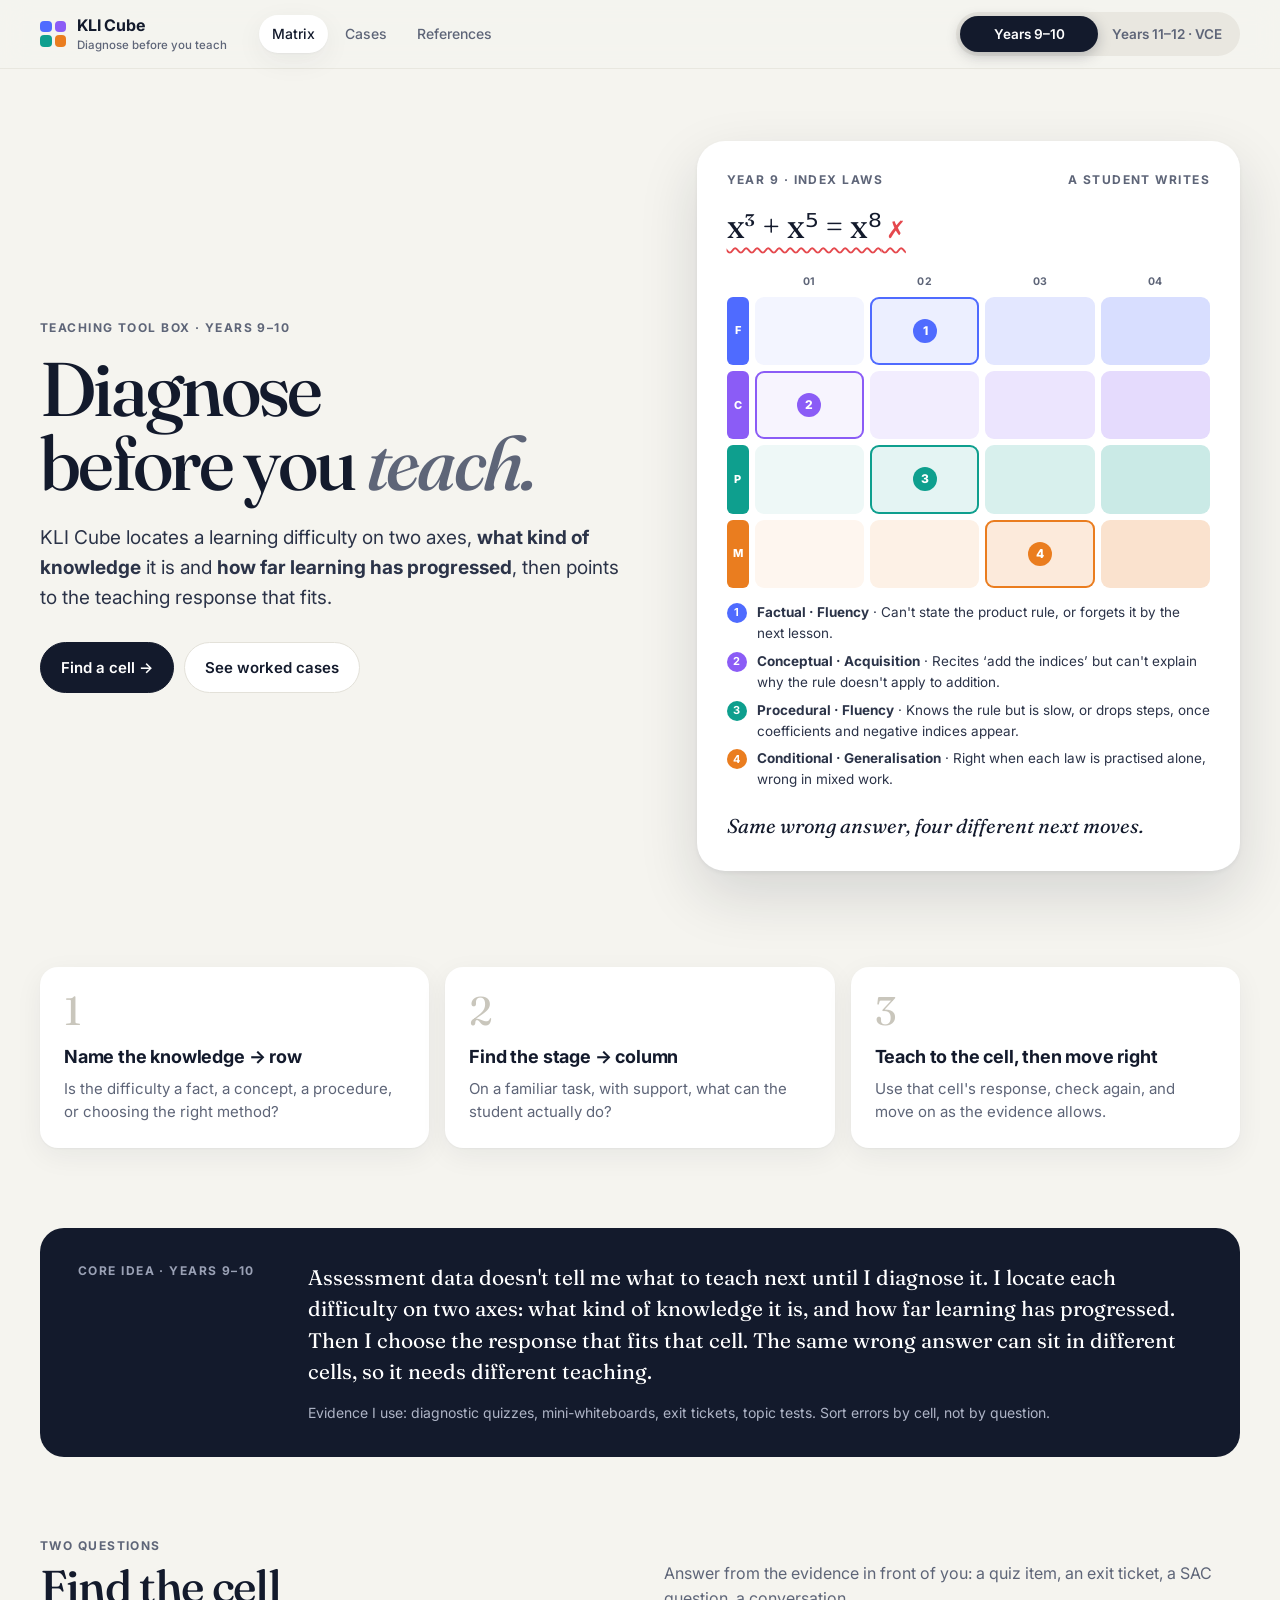
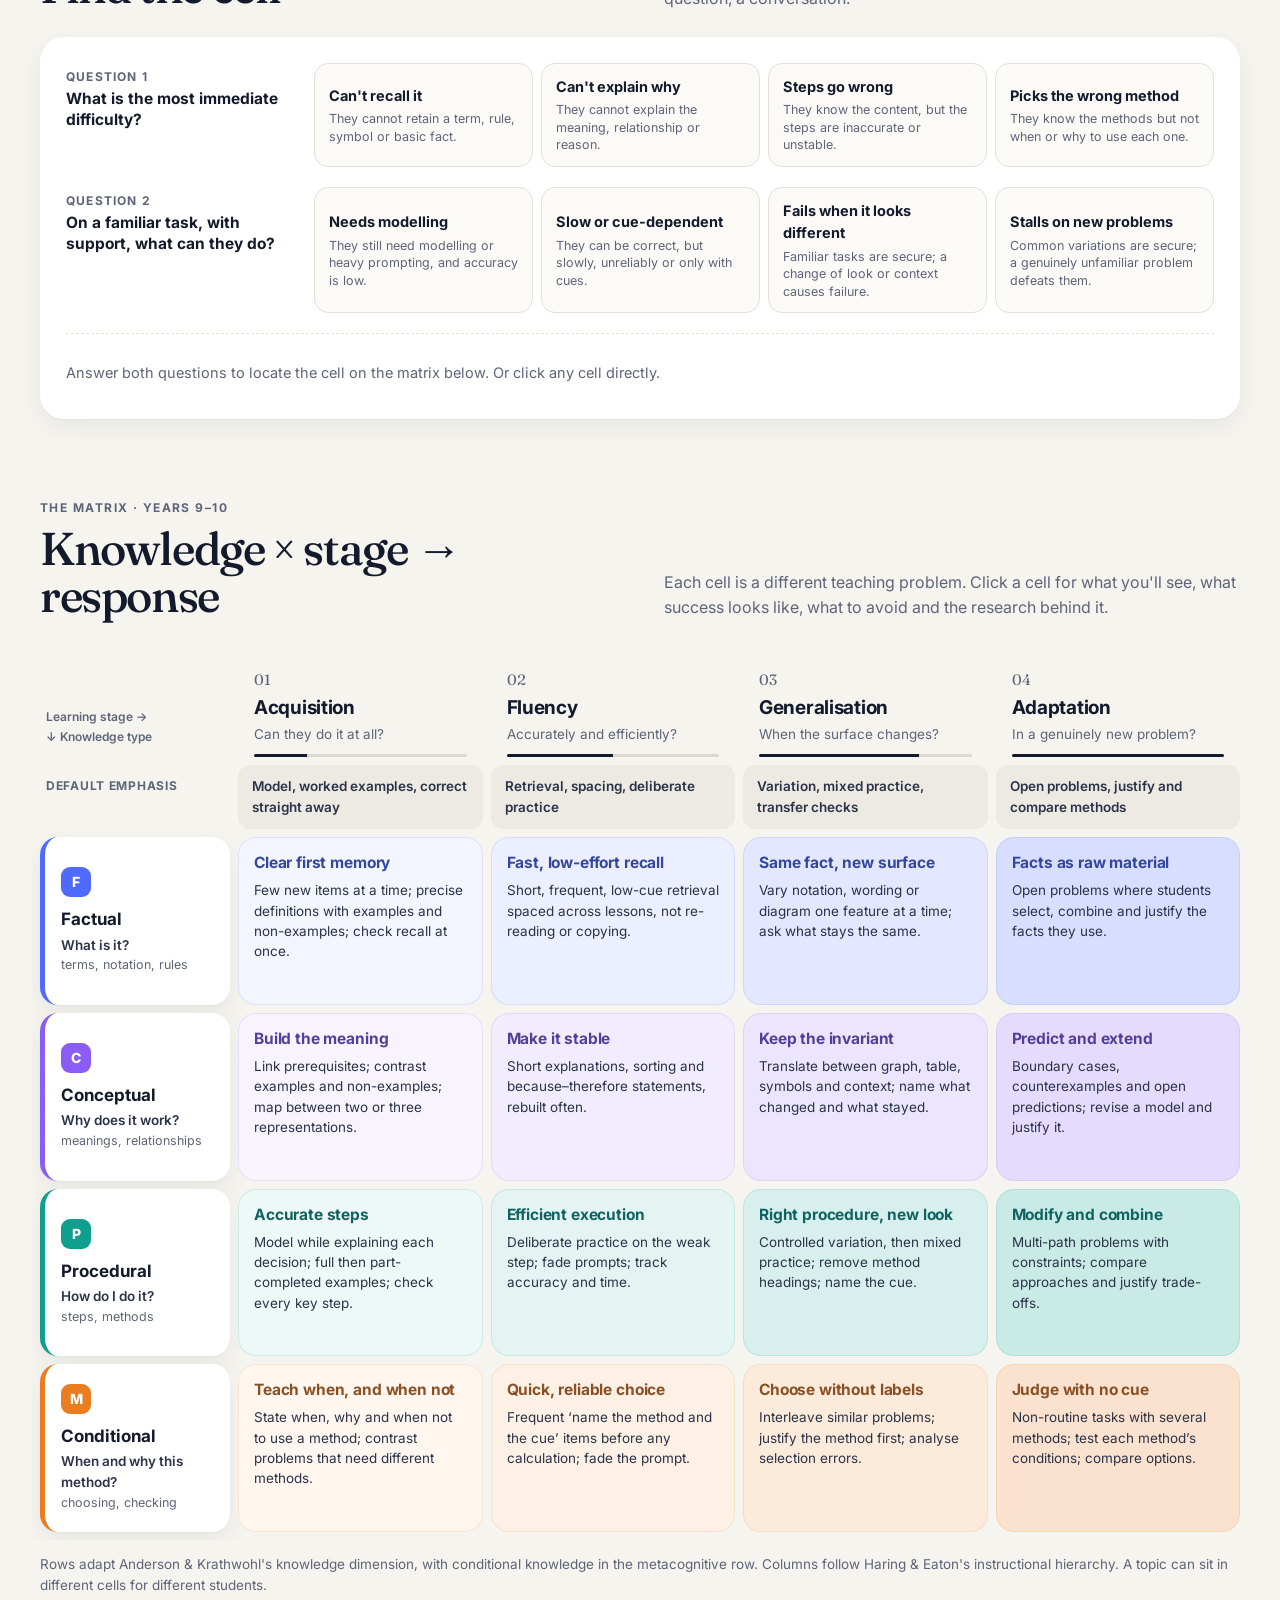
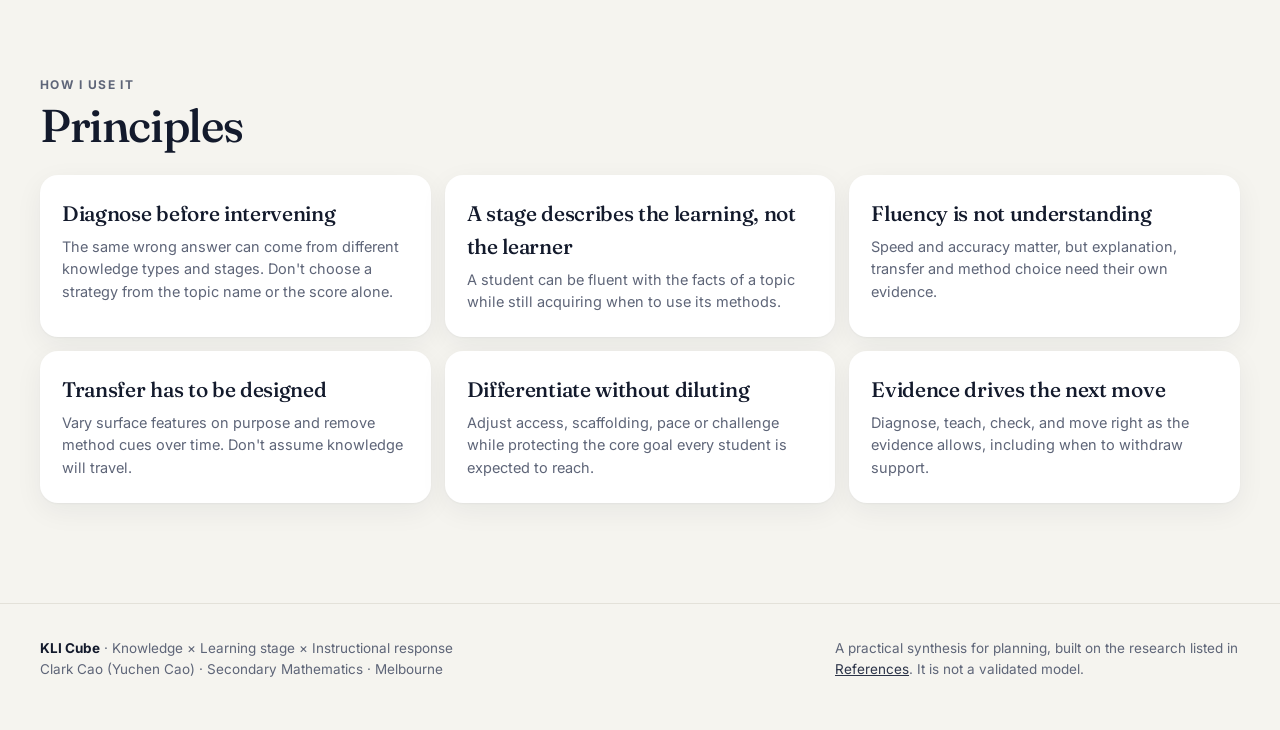
==== index.html @ 802248be "KLI Cube diagnose matrix site: matrix, cases and references for Years 9–10 and 11–12 Co-Authored-By:" ====
<!DOCTYPE html>
<html lang="en-AU">
<head>
<meta charset="utf-8">
<meta name="viewport" content="width=device-width, initial-scale=1">
<title>KLI Cube · Diagnose before you teach</title>
<meta name="description" content="A 4×4 diagnose matrix for secondary mathematics: locate a learning difficulty by knowledge type and learning stage, then choose the teaching response that fits.">
<meta property="og:title" content="KLI Cube · Diagnose before you teach">
<meta property="og:description" content="A 4×4 diagnose matrix for secondary mathematics: locate a learning difficulty by knowledge type and learning stage, then choose the teaching response that fits.">
<link rel="icon" href="assets/favicon.svg" type="image/svg+xml">
<link rel="preconnect" href="https://fonts.googleapis.com">
<link rel="preconnect" href="https://fonts.gstatic.com" crossorigin>
<link href="https://fonts.googleapis.com/css2?family=Fraunces:ital,opsz,wght@0,9..144,400;0,9..144,500;1,9..144,400;1,9..144,500&family=Inter:wght@400;500;600;700;800&display=swap" rel="stylesheet">
<link rel="stylesheet" href="assets/style.css">
<script>try{var l=new URLSearchParams(location.search).get("level")||localStorage.getItem("kli-level");if(l)document.documentElement.dataset.level=l}catch(e){}</script>
</head>
<body data-page="home">
<header class="topbar">
  <div class="shell">
    <a class="brand" href="index.html" data-keep-level><span class="brand-mark"><i></i><i></i><i></i><i></i></span><span>KLI Cube<small>Diagnose before you teach</small></span></a>
    <nav class="nav" aria-label="Main"><a href="index.html" data-keep-level aria-current="page">Matrix</a><a href="cases.html" data-keep-level>Cases</a><a href="references.html" data-keep-level>References</a></nav>
    <div class="level-toggle" role="group" aria-label="Year band" data-level="junior">
      <span class="thumb"></span>
      <button data-level="junior" aria-pressed="true">Years 9–10</button>
      <button data-level="senior" aria-pressed="false">Years 11–12 · VCE</button>
    </div>
  </div>
</header>
<main>
  <div class="shell">
    <section class="hero">
      <div>
        <div class="eyebrow">Teaching Tool Box · <span data-level-label>Years 9–10</span></div>
        <h1>Diagnose<br>before you <em>teach.</em></h1>
        <p class="lead">KLI Cube locates a learning difficulty on two axes, <strong>what kind of knowledge</strong> it is and <strong>how far learning has progressed</strong>, then points to the teaching response that fits.</p>
        <div class="btn-row">
          <a class="btn primary" href="#find">Find a cell →</a>
          <a class="btn" href="cases.html" data-keep-level>See worked cases</a>
        </div>
      </div>
      <div class="demo" id="demo" data-swap></div>
    </section>

    <section class="block reveal">
      <div class="steps">
        <div class="step"><div class="num">1</div><h3>Name the knowledge → row</h3><p>Is the difficulty a fact, a concept, a procedure, or choosing the right method?</p></div>
        <div class="step"><div class="num">2</div><h3>Find the stage → column</h3><p>On a familiar task, with support, what can the student actually do?</p></div>
        <div class="step"><div class="num">3</div><h3>Teach to the cell, then move right</h3><p>Use that cell's response, check again, and move on as the evidence allows.</p></div>
      </div>
    </section>

    <section class="block reveal"><div class="core-idea" id="core" data-swap></div></section>

    <section class="block" id="find">
      <div class="section-head reveal">
        <div><div class="eyebrow">Two questions</div><h2>Find the cell</h2></div>
        <p>Answer from the evidence in front of you: a quiz item, an exit ticket, a SAC question, a conversation.</p>
      </div>
      <div class="finder reveal" id="finder"></div>
    </section>

    <section class="block" id="matrix-section">
      <div class="section-head reveal">
        <div><div class="eyebrow">The matrix · <span data-level-label>Years 9–10</span></div><h2>Knowledge × stage → response</h2></div>
        <p>Each cell is a different teaching problem. Click a cell for what you'll see, what success looks like, what to avoid and the research behind it.</p>
      </div>
      <div class="matrix-scroll reveal"><div class="matrix" id="matrix" data-swap></div></div>
      <p class="matrix-note">Rows adapt Anderson &amp; Krathwohl's knowledge dimension, with conditional knowledge in the metacognitive row. Columns follow Haring &amp; Eaton's instructional hierarchy. A topic can sit in different cells for different students.</p>
    </section>

    <section class="block">
      <div class="section-head reveal"><div><div class="eyebrow">How I use it</div><h2>Principles</h2></div></div>
      <div class="principles reveal" id="principles" data-swap></div>
    </section>
  </div>
</main>
<dialog class="drawer" id="drawer" aria-label="Cell detail"></dialog>

<footer class="footer">
  <div class="shell">
    <div><strong style="color:var(--ink)">KLI Cube</strong> · Knowledge × Learning stage × Instructional response<br>Clark Cao (Yuchen Cao) · Secondary Mathematics · Melbourne</div>
    <div style="max-width:30em">A practical synthesis for planning, built on the research listed in <a href="references.html" data-keep-level>References</a>. It is not a validated model.</div>
  </div>
</footer>
<script src="assets/data.js"></script>
<script src="assets/app.js"></script>
</body>
</html>
---- assets/style.css ----
:root {
  --bg: #F5F4EF;
  --paper: #FFFFFF;
  --ink: #131A2C;
  --ink-2: #2B3348;
  --muted: #5E6578;
  --line: #E3E1D9;
  --line-2: #EDEBE4;
  --accent: #131A2C;
  --factual: #4F6BFF;
  --conceptual: #8B5CF6;
  --procedural: #0E9F8E;
  --conditional: #EA7D1F;
  --radius: 18px;
  --shadow: 0 1px 2px rgba(19,26,44,.04), 0 8px 28px rgba(19,26,44,.06);
  --shadow-lg: 0 2px 4px rgba(19,26,44,.05), 0 24px 60px rgba(19,26,44,.14);
  --ease: cubic-bezier(.2,.8,.2,1);
  --serif: "Fraunces", Georgia, "Times New Roman", serif;
  --sans: "Inter", system-ui, -apple-system, "Segoe UI", Roboto, sans-serif;
}

* { box-sizing: border-box; }
html { scroll-behavior: smooth; }
body {
  margin: 0; background: var(--bg); color: var(--ink);
  font-family: var(--sans); font-size: 16px; line-height: 1.55;
  -webkit-font-smoothing: antialiased;
}
a { color: inherit; }
button { font: inherit; color: inherit; }
.shell { width: min(1200px, 100% - 40px); margin: 0 auto; }
.serif { font-family: var(--serif); }
.eyebrow { font-size: 12px; font-weight: 700; letter-spacing: .12em; text-transform: uppercase; color: var(--muted); }
.muted { color: var(--muted); }

/* ---------- Top bar ---------- */
.topbar {
  position: sticky; top: 0; z-index: 50;
  background: color-mix(in srgb, var(--bg) 82%, transparent);
  backdrop-filter: blur(14px) saturate(1.4); -webkit-backdrop-filter: blur(14px) saturate(1.4);
  border-bottom: 1px solid color-mix(in srgb, var(--line) 70%, transparent);
}
.topbar .shell { display: flex; align-items: center; gap: 24px; height: 68px; }
.brand { display: flex; align-items: center; gap: 11px; text-decoration: none; font-weight: 700; letter-spacing: -.01em; }
.brand-mark { display: grid; grid-template-columns: 1fr 1fr; gap: 3px; width: 26px; height: 26px; }
.brand-mark i { border-radius: 4px; }
.brand-mark i:nth-child(1) { background: var(--factual); }
.brand-mark i:nth-child(2) { background: var(--conceptual); }
.brand-mark i:nth-child(3) { background: var(--procedural); }
.brand-mark i:nth-child(4) { background: var(--conditional); }
.brand small { display: block; font-weight: 500; font-size: 11.5px; color: var(--muted); letter-spacing: 0; }
.nav { display: flex; gap: 4px; margin-left: 8px; }
.nav a {
  text-decoration: none; font-size: 14px; font-weight: 500; color: var(--muted);
  padding: 8px 13px; border-radius: 999px; transition: background .2s, color .2s;
}
.nav a:hover { color: var(--ink); background: rgba(19,26,44,.05); }
.nav a[aria-current="page"] { color: var(--ink); background: var(--paper); box-shadow: var(--shadow); }

.level-toggle {
  margin-left: auto; position: relative; display: grid; grid-template-columns: 1fr 1fr;
  background: #E9E7E0; border-radius: 999px; padding: 4px; min-width: 250px;
}
.level-toggle button {
  position: relative; z-index: 1; border: 0; background: none; cursor: pointer;
  padding: 8px 14px; border-radius: 999px; font-size: 13.5px; font-weight: 600; color: var(--muted);
  transition: color .3s var(--ease); white-space: nowrap;
}
.level-toggle button[aria-pressed="true"] { color: #fff; }
.level-toggle .thumb {
  position: absolute; top: 4px; bottom: 4px; left: 4px; width: calc(50% - 4px);
  background: var(--ink); border-radius: 999px; box-shadow: 0 4px 14px rgba(19,26,44,.25);
  transition: transform .45s var(--ease);
}
.level-toggle[data-level="senior"] .thumb { transform: translateX(100%); }

/* ---------- Hero ---------- */
.hero { padding: 72px 0 56px; display: grid; grid-template-columns: 1.05fr .95fr; gap: 56px; align-items: center; }
.hero h1 {
  font-family: var(--serif); font-weight: 500; font-size: clamp(44px, 6vw, 76px);
  line-height: .98; letter-spacing: -.035em; margin: 14px 0 22px;
}
.hero h1 em { font-style: italic; color: var(--muted); }
.hero p.lead { font-size: 19px; line-height: 1.6; color: var(--ink-2); max-width: 34em; margin: 0 0 28px; }
.btn-row { display: flex; gap: 10px; flex-wrap: wrap; }
.btn {
  display: inline-flex; align-items: center; gap: 8px; text-decoration: none; cursor: pointer;
  padding: 13px 20px; border-radius: 999px; font-weight: 600; font-size: 15px; border: 1px solid var(--line);
  background: var(--paper); transition: transform .25s var(--ease), box-shadow .25s;
}
.btn:hover { transform: translateY(-2px); box-shadow: var(--shadow); }
.btn.primary { background: var(--ink); color: #fff; border-color: var(--ink); }

.demo {
  background: var(--paper); border-radius: 28px; padding: 30px; box-shadow: var(--shadow-lg);
  position: relative; overflow: hidden;
}
.demo-top { display: flex; justify-content: space-between; align-items: baseline; gap: 12px; }
.demo-wrong {
  font-family: var(--serif); font-size: clamp(26px, 3vw, 34px); letter-spacing: -.01em;
  margin: 10px 0 22px; position: relative; display: inline-block;
}
.wrong-mark {
  text-decoration: underline wavy transparent; text-decoration-thickness: 2px; text-underline-offset: 9px;
  animation: mark .6s .6s ease forwards;
}
@keyframes mark { to { text-decoration-color: #E5484D; } }
.wrong-mark::after { content: " ✗"; color: #E5484D; font-size: .7em; opacity: 0; animation: fadeIn .4s 1s forwards; }
@keyframes fadeIn { to { opacity: 1; } }
.mini { display: grid; grid-template-columns: 22px repeat(4, 1fr); gap: 6px; }
.mini .h { font-size: 10.5px; font-weight: 700; color: var(--muted); text-align: center; letter-spacing: .04em; }
.mini .r { font-size: 11px; font-weight: 800; display: grid; place-items: center; border-radius: 6px; color: #fff; }
.mini .c {
  aspect-ratio: 1.6; border-radius: 9px; background: color-mix(in srgb, var(--k) var(--t), #fff);
  position: relative; transition: transform .3s var(--ease);
}
.mini .c.on { box-shadow: inset 0 0 0 2px var(--k); }
.mini .c.on::after {
  content: attr(data-n); position: absolute; inset: 0; margin: auto; width: 24px; height: 24px; border-radius: 50%;
  background: var(--k); color: #fff; font-size: 12px; font-weight: 800; display: grid; place-items: center;
  animation: pop .5s calc(var(--d) * 130ms + 900ms) var(--ease) both;
}
@keyframes pop { from { transform: scale(0); opacity: 0; } to { transform: scale(1); opacity: 1; } }
.demo-foot { margin-top: 20px; font-family: var(--serif); font-size: 20px; font-style: italic; }
.demo-legend { margin: 14px 0 0; padding: 0; list-style: none; display: grid; gap: 7px; font-size: 13.5px; color: var(--ink-2); }
.demo-legend li { display: grid; grid-template-columns: 22px 1fr; gap: 8px; align-items: start; }
.demo-legend b.n { width: 20px; height: 20px; border-radius: 50%; color: #fff; font-size: 11px; display: grid; place-items: center; margin-top: 1px; }

/* ---------- Sections ---------- */
section.block { padding: 40px 0; }
.section-head { display: flex; justify-content: space-between; align-items: end; gap: 30px; margin-bottom: 26px; }
.section-head h2 { font-family: var(--serif); font-weight: 500; font-size: clamp(32px, 4vw, 46px); letter-spacing: -.03em; line-height: 1.02; margin: 8px 0 0; }
.section-head p { max-width: 36em; color: var(--muted); margin: 0; }

.steps { display: grid; grid-template-columns: repeat(3, 1fr); gap: 16px; }
.step { background: var(--paper); border-radius: var(--radius); padding: 24px; box-shadow: var(--shadow); }
.step .num { font-family: var(--serif); font-size: 40px; line-height: 1; color: #C9C6BC; }
.step h3 { margin: 12px 0 6px; font-size: 18px; letter-spacing: -.01em; }
.step p { margin: 0; color: var(--muted); font-size: 15px; }

.core-idea {
  background: var(--ink); color: #E9EBF2; border-radius: 24px; padding: 34px 38px;
  display: grid; grid-template-columns: 200px 1fr; gap: 30px; align-items: start;
}
.core-idea .eyebrow { color: #9AA1B5; }
.core-idea p { margin: 0; font-family: var(--serif); font-size: 21px; line-height: 1.5; color: #fff; }
.core-idea small { display: block; margin-top: 14px; font-family: var(--sans); font-size: 14px; color: #AEB4C6; }

/* ---------- Finder ---------- */
.finder { background: var(--paper); border-radius: 24px; box-shadow: var(--shadow); padding: 26px; display: grid; gap: 20px; }
.finder-q { display: grid; grid-template-columns: 230px 1fr; gap: 18px; align-items: start; }
.finder-q h3 { margin: 6px 0 0; font-size: 15.5px; line-height: 1.35; }
.finder-q h3 span { display: block; font-size: 12px; font-weight: 700; color: var(--muted); letter-spacing: .1em; text-transform: uppercase; margin-bottom: 4px; }
.chips { display: grid; grid-template-columns: repeat(4, 1fr); gap: 8px; }
.chip {
  border: 1px solid var(--line); background: #FBFAF7; border-radius: 14px; padding: 12px 14px; cursor: pointer;
  text-align: left; transition: border-color .2s, background .2s, transform .2s var(--ease), box-shadow .2s;
}
.chip b { display: block; font-size: 14.5px; }
.chip span { display: block; font-size: 12.5px; color: var(--muted); line-height: 1.4; margin-top: 3px; }
.chip:hover { transform: translateY(-2px); border-color: #CFCBBF; }
.chip[aria-pressed="true"] { border-color: var(--c, var(--ink)); background: color-mix(in srgb, var(--c, var(--ink)) 9%, #fff); box-shadow: 0 0 0 1px var(--c, var(--ink)); }
.finder-result {
  display: flex; align-items: center; gap: 16px; flex-wrap: wrap; border-top: 1px dashed var(--line); padding-top: 18px; min-height: 60px;
}
.finder-result .placeholder { color: var(--muted); font-size: 14.5px; }
.finder-result .found { font-size: 17px; }
.finder-result .found b { font-family: var(--serif); font-size: 22px; font-weight: 500; }
.linkish { background: none; border: 0; color: var(--muted); text-decoration: underline; cursor: pointer; font-size: 14px; padding: 0; }

/* ---------- Matrix ---------- */
.matrix-scroll { overflow-x: auto; margin: 0 -8px; padding: 8px; }
.matrix {
  display: grid; grid-template-columns: 190px repeat(4, minmax(170px, 1fr)); gap: 8px; min-width: 920px;
}
.mx-corner { font-size: 12px; color: var(--muted); font-weight: 600; padding: 10px 6px; line-height: 1.7; align-self: end; }
.mx-stage { padding: 14px 16px 12px; position: relative; }
.mx-stage .step-no { font-family: var(--serif); font-size: 15px; color: var(--muted); }
.mx-stage h3 { margin: 2px 0 2px; font-size: 19px; letter-spacing: -.015em; }
.mx-stage p { margin: 0; color: var(--muted); font-size: 13.5px; }
.mx-stage::after {
  content: ""; position: absolute; left: 16px; right: 16px; bottom: 0; height: 3px; border-radius: 3px;
  background: linear-gradient(90deg, var(--ink) var(--p), #DCD9CF var(--p));
}
.mx-label { font-size: 12px; font-weight: 700; letter-spacing: .06em; text-transform: uppercase; color: var(--muted); padding: 12px 6px; }
.mx-label small { display: block; text-transform: none; letter-spacing: 0; font-weight: 500; }
.mx-emph { background: #ECEAE3; border-radius: 12px; padding: 11px 14px; font-size: 13.5px; font-weight: 600; color: var(--ink-2); }
.mx-link { border: 1px dashed #CFCBBF; border-radius: 12px; padding: 10px 14px; font-size: 13px; color: var(--ink-2); }
.mx-row {
  border-radius: var(--radius); padding: 16px; background: var(--paper); box-shadow: var(--shadow);
  border-left: 5px solid var(--k); display: flex; flex-direction: column; justify-content: center;
}
.mx-row .ico { width: 30px; height: 30px; border-radius: 9px; background: var(--k); color: #fff; font-weight: 800; display: grid; place-items: center; font-size: 14px; margin-bottom: 9px; }
.mx-row h3 { margin: 0; font-size: 17px; }
.mx-row p { margin: 2px 0 0; font-size: 13.5px; font-weight: 600; color: var(--ink-2); }
.mx-row small { color: var(--muted); font-size: 12.5px; }
.cell {
  border: 0; text-align: left; cursor: pointer; border-radius: var(--radius); padding: 16px 16px 18px;
  background: color-mix(in srgb, var(--k) var(--t), #fff);
  box-shadow: inset 0 0 0 1px color-mix(in srgb, var(--k) 14%, transparent);
  transition: transform .3s var(--ease), box-shadow .3s var(--ease), opacity .35s, filter .35s;
  display: flex; flex-direction: column; gap: 7px; position: relative; min-height: 150px;
}
.cell h4 { margin: 0; font-size: 15.5px; line-height: 1.3; letter-spacing: -.01em; color: color-mix(in srgb, var(--k) 55%, var(--ink)); }
.cell p { margin: 0; font-size: 13.5px; line-height: 1.5; color: var(--ink-2); }
.cell .more { margin-top: auto; font-size: 12px; font-weight: 700; color: color-mix(in srgb, var(--k) 70%, var(--ink)); opacity: 0; transform: translateY(4px); transition: .25s var(--ease); }
.cell:hover, .cell:focus-visible { transform: translateY(-3px); box-shadow: inset 0 0 0 1.5px var(--k), var(--shadow-lg); outline: none; }
.cell:hover .more, .cell:focus-visible .more { opacity: 1; transform: none; }
.matrix.has-target .cell:not(.target) { opacity: .32; filter: saturate(.4); }
.matrix.has-target .cell.target { box-shadow: inset 0 0 0 2.5px var(--k), var(--shadow-lg); transform: scale(1.03); z-index: 2; }
.matrix-note { font-size: 13.5px; color: var(--muted); margin: 14px 0 0; }

/* ---------- Drawer ---------- */
dialog.drawer {
  margin: 0 0 0 auto; height: 100%; max-height: 100%; width: min(520px, 100%); border: 0; padding: 0;
  background: var(--paper); color: var(--ink); box-shadow: var(--shadow-lg);
}
dialog.drawer[open] { animation: slideIn .45s var(--ease); }
dialog.drawer::backdrop { background: rgba(19,26,44,.35); backdrop-filter: blur(3px); }
@keyframes slideIn { from { transform: translateX(40px); opacity: 0; } to { transform: none; opacity: 1; } }
.drawer-inner { padding: 34px 34px 40px; }
.drawer-close { position: absolute; top: 18px; right: 18px; width: 38px; height: 38px; border-radius: 50%; border: 1px solid var(--line); background: var(--paper); cursor: pointer; font-size: 18px; }
.pill { display: inline-flex; align-items: center; gap: 7px; padding: 6px 12px; border-radius: 999px; font-size: 12.5px; font-weight: 700; background: color-mix(in srgb, var(--k) 12%, #fff); color: color-mix(in srgb, var(--k) 70%, var(--ink)); }
.pill i { width: 8px; height: 8px; border-radius: 50%; background: var(--k); }
.drawer h2 { font-family: var(--serif); font-weight: 500; font-size: 34px; letter-spacing: -.025em; line-height: 1.08; margin: 16px 0 12px; }
.drawer .move { font-size: 17px; line-height: 1.6; color: var(--ink-2); margin: 0 0 26px; }
.drawer h5 { font-size: 12px; text-transform: uppercase; letter-spacing: .1em; color: var(--muted); margin: 24px 0 8px; }
.drawer ul { margin: 0; padding-left: 0; list-style: none; display: grid; gap: 8px; }
.drawer ul li { position: relative; padding-left: 26px; }
.drawer ul li::before { content: "✓"; position: absolute; left: 0; top: 0; color: var(--k); font-weight: 800; }
.drawer .avoid { background: #FFF3EE; border-radius: 14px; padding: 14px 16px; color: #8A3B1E; font-size: 15px; }
.drawer .refs { display: grid; gap: 8px; }
.drawer .refs a { text-decoration: none; border: 1px solid var(--line); border-radius: 12px; padding: 10px 13px; font-size: 13.5px; transition: border-color .2s, transform .2s var(--ease); }
.drawer .refs a:hover { border-color: var(--k); transform: translateX(3px); }
.drawer .refs a b { display: block; font-size: 14px; }
.drawer .refs a span { color: var(--muted); }
.drawer .nav-cells { display: flex; justify-content: space-between; gap: 10px; margin-top: 30px; padding-top: 18px; border-top: 1px solid var(--line); }
.drawer .nav-cells button { border: 1px solid var(--line); background: var(--paper); border-radius: 999px; padding: 8px 14px; cursor: pointer; font-size: 13px; }

/* ---------- Principles ---------- */
.principles { display: grid; grid-template-columns: repeat(3, 1fr); gap: 14px; }
.principle { background: var(--paper); border-radius: var(--radius); padding: 22px 22px 24px; box-shadow: var(--shadow); }
.principle h3 { margin: 0 0 6px; font-family: var(--serif); font-weight: 500; font-size: 21px; letter-spacing: -.015em; }
.principle p { margin: 0; color: var(--muted); font-size: 14.5px; }
.principle.extra { background: #EEF6F4; }

/* ---------- Cases ---------- */
.page-hero { padding: 64px 0 28px; }
.page-hero h1 { font-family: var(--serif); font-weight: 500; font-size: clamp(42px, 5.5vw, 66px); letter-spacing: -.035em; line-height: 1; margin: 12px 0 16px; }
.page-hero p { font-size: 18.5px; color: var(--ink-2); max-width: 40em; margin: 0; }
.case-tabs { display: flex; gap: 8px; flex-wrap: wrap; margin: 28px 0 0; }
.case-tabs a { text-decoration: none; padding: 9px 15px; border-radius: 999px; background: var(--paper); box-shadow: var(--shadow); font-size: 14px; font-weight: 600; }
.case { background: var(--paper); border-radius: 28px; box-shadow: var(--shadow); padding: 36px; margin: 26px 0; scroll-margin-top: 90px; }
.case-head { display: grid; grid-template-columns: 1fr 300px; gap: 40px; align-items: start; }
.case-head h2 { font-family: var(--serif); font-weight: 500; font-size: clamp(30px, 3.6vw, 44px); letter-spacing: -.02em; margin: 12px 0 14px; line-height: 1.1; }
.case-head h2 .quote { font-style: italic; }
.case-head p { color: var(--ink-2); font-size: 16.5px; margin: 0; max-width: 38em; }
.case-head .mini .c { cursor: default; }
.case-head .mini .c.hl { transform: scale(1.12); box-shadow: inset 0 0 0 2px var(--k), 0 6px 16px rgba(19,26,44,.18); }
.case .mini .c.on::after { animation: none; }
.paths { display: grid; grid-template-columns: repeat(2, 1fr); gap: 14px; margin-top: 30px; }
.path {
  border-radius: 20px; padding: 22px; background: color-mix(in srgb, var(--k) 6%, #fff);
  border: 1px solid color-mix(in srgb, var(--k) 18%, #fff); transition: transform .3s var(--ease), box-shadow .3s;
}
.path:hover { transform: translateY(-3px); box-shadow: var(--shadow-lg); }
.path-top { display: flex; align-items: center; gap: 10px; margin-bottom: 14px; }
.path-top .n { width: 28px; height: 28px; border-radius: 50%; background: var(--k); color: #fff; font-weight: 800; font-size: 13px; display: grid; place-items: center; }
.path dl { margin: 0; display: grid; gap: 12px; }
.path dt { font-size: 11.5px; font-weight: 800; letter-spacing: .1em; text-transform: uppercase; color: var(--muted); }
.path dd { margin: 2px 0 0; font-size: 15px; color: var(--ink-2); }
.path dd.move { font-weight: 600; color: var(--ink); }
.case-foot { margin-top: 24px; font-family: var(--serif); font-style: italic; font-size: 21px; text-align: center; color: var(--ink-2); }
.reflection { background: var(--ink); color: #E9EBF2; border-radius: 28px; padding: 36px; margin: 26px 0 10px; }
.reflection h2 { font-family: var(--serif); font-weight: 500; font-size: 32px; margin: 8px 0 20px; color: #fff; letter-spacing: -.02em; }
.reflection .eyebrow { color: #9AA1B5; }
.reflection-items { display: grid; grid-template-columns: 1fr 1fr; gap: 14px; }
.reflection-item { background: rgba(255,255,255,.06); border: 1px solid rgba(255,255,255,.1); border-radius: 18px; padding: 20px; }
.reflection-item .pill { background: rgba(255,255,255,.1); color: #fff; }
.reflection-item p { margin: 12px 0 0; color: #D6DAE6; font-size: 15px; }
.reflection .note { margin: 18px 0 0; color: #AEB4C6; font-style: italic; }

/* ---------- References ---------- */
.evidence-map {
  background: var(--paper); border-radius: 28px; box-shadow: var(--shadow); padding: 34px;
  display: grid; grid-template-columns: 340px 1fr; gap: 40px; align-items: center; margin-top: 30px;
}
.emap { display: grid; grid-template-columns: 54px repeat(4, 1fr); grid-template-rows: 40px repeat(4, 46px); gap: 5px; }
.emap .col-h { border-radius: 8px; background: #ECEAE3; }
.emap .row-h { border-radius: 8px; background: var(--k); }
.emap .c { border-radius: 8px; background: color-mix(in srgb, var(--k) var(--t), #fff); }
.emap-legend { display: grid; gap: 14px; }
.emap-legend a { display: grid; grid-template-columns: 42px 1fr; gap: 14px; align-items: start; text-decoration: none; padding: 12px; border-radius: 14px; transition: background .2s; }
.emap-legend a:hover { background: #F5F4EF; }
.emap-legend .sw { width: 42px; height: 42px; border-radius: 10px; }
.emap-legend b { display: block; font-size: 16px; }
.emap-legend span { color: var(--muted); font-size: 14px; }
.synthesis { margin-top: 18px; border-left: 4px solid var(--ink); padding: 6px 0 6px 18px; color: var(--ink-2); font-size: 15.5px; max-width: 54em; }
.ref-group { display: grid; grid-template-columns: 300px 1fr; gap: 40px; padding: 40px 0; border-top: 1px solid var(--line); scroll-margin-top: 80px; }
.ref-group:first-of-type { border-top: 0; }
.ref-group-head { position: sticky; top: 96px; align-self: start; }
.ref-group-head h2 { font-family: var(--serif); font-weight: 500; font-size: 30px; letter-spacing: -.02em; margin: 6px 0 8px; line-height: 1.1; }
.ref-group-head p { color: var(--muted); font-size: 14.5px; margin: 0; }
.ref-list { display: grid; gap: 12px; }
.ref { background: var(--paper); border-radius: 16px; padding: 18px 20px; box-shadow: var(--shadow); scroll-margin-top: 90px; transition: box-shadow .4s; }
.ref:target { box-shadow: 0 0 0 2px var(--ink), var(--shadow-lg); }
.ref .cite { font-size: 15px; line-height: 1.55; padding-left: 2em; text-indent: -2em; }
.ref .supports { margin-top: 10px; font-size: 14px; color: var(--muted); display: flex; gap: 8px; }
.ref .supports::before { content: "→"; color: var(--ink); font-weight: 700; }
.ref a.doi { font-size: 13px; color: var(--muted); word-break: break-all; }
.ref a.doi:hover { color: var(--ink); }
.ref-index { display: flex; gap: 8px; flex-wrap: wrap; margin-top: 24px; }
.ref-index a { text-decoration: none; padding: 8px 13px; border-radius: 999px; background: var(--paper); box-shadow: var(--shadow); font-size: 13.5px; font-weight: 600; }
.ref-index a small { color: var(--muted); font-weight: 500; margin-left: 4px; }

/* ---------- Footer ---------- */
.footer { margin-top: 60px; padding: 34px 0 50px; border-top: 1px solid var(--line); color: var(--muted); font-size: 13.5px; }
.footer .shell { display: flex; justify-content: space-between; gap: 30px; flex-wrap: wrap; }
.footer a { color: var(--ink-2); }

/* ---------- Motion ---------- */
.reveal { opacity: 0; transform: translateY(14px); transition: opacity .7s var(--ease), transform .7s var(--ease); }
.reveal.in { opacity: 1; transform: none; }
.swap { animation: swap .5s var(--ease); }
@keyframes swap { from { opacity: .2; transform: translateY(6px); } to { opacity: 1; transform: none; } }

/* ---------- Responsive ---------- */
@media (max-width: 980px) {
  .hero { grid-template-columns: 1fr; gap: 36px; padding-top: 48px; }
  .steps, .principles { grid-template-columns: 1fr 1fr; }
  .core-idea { grid-template-columns: 1fr; gap: 12px; }
  .finder-q { grid-template-columns: 1fr; gap: 10px; }
  .chips { grid-template-columns: 1fr 1fr; }
  .case-head { grid-template-columns: 1fr; gap: 24px; }
  .case-head .mini { max-width: 320px; }
  .evidence-map { grid-template-columns: 1fr; }
  .emap { max-width: 340px; }
  .ref-group { grid-template-columns: 1fr; gap: 18px; }
  .ref-group-head { position: static; }
}
@media (max-width: 720px) {
  .shell { width: min(100% - 28px, 1200px); }
  .topbar .shell { flex-wrap: wrap; height: auto; padding: 10px 0; gap: 10px; }
  .nav { order: 3; margin-left: 0; width: 100%; }
  .level-toggle { order: 2; width: 100%; min-width: 0; margin-left: 0; }
  .level-toggle button { padding: 7px 10px; font-size: 12.5px; }
  .steps, .principles, .paths, .reflection-items { grid-template-columns: 1fr; }
  .case, .reflection, .evidence-map { padding: 24px; border-radius: 22px; }
}
@media (prefers-reduced-motion: reduce) {
  *, *::before, *::after { animation-duration: .01ms !important; animation-delay: 0ms !important; transition-duration: .01ms !important; }
  .reveal { opacity: 1; transform: none; }
}
@media print {
  .topbar, .finder, .btn-row, .footer, .demo, .level-toggle { display: none !important; }
  body { background: #fff; }
  .reveal { opacity: 1 !important; transform: none !important; }
  .cell, .mx-row, .step, .principle, .case, .ref { box-shadow: none !important; border: 1px solid #ddd; }
  .matrix { min-width: 0; }
  .case, .ref { break-inside: avoid; }
}
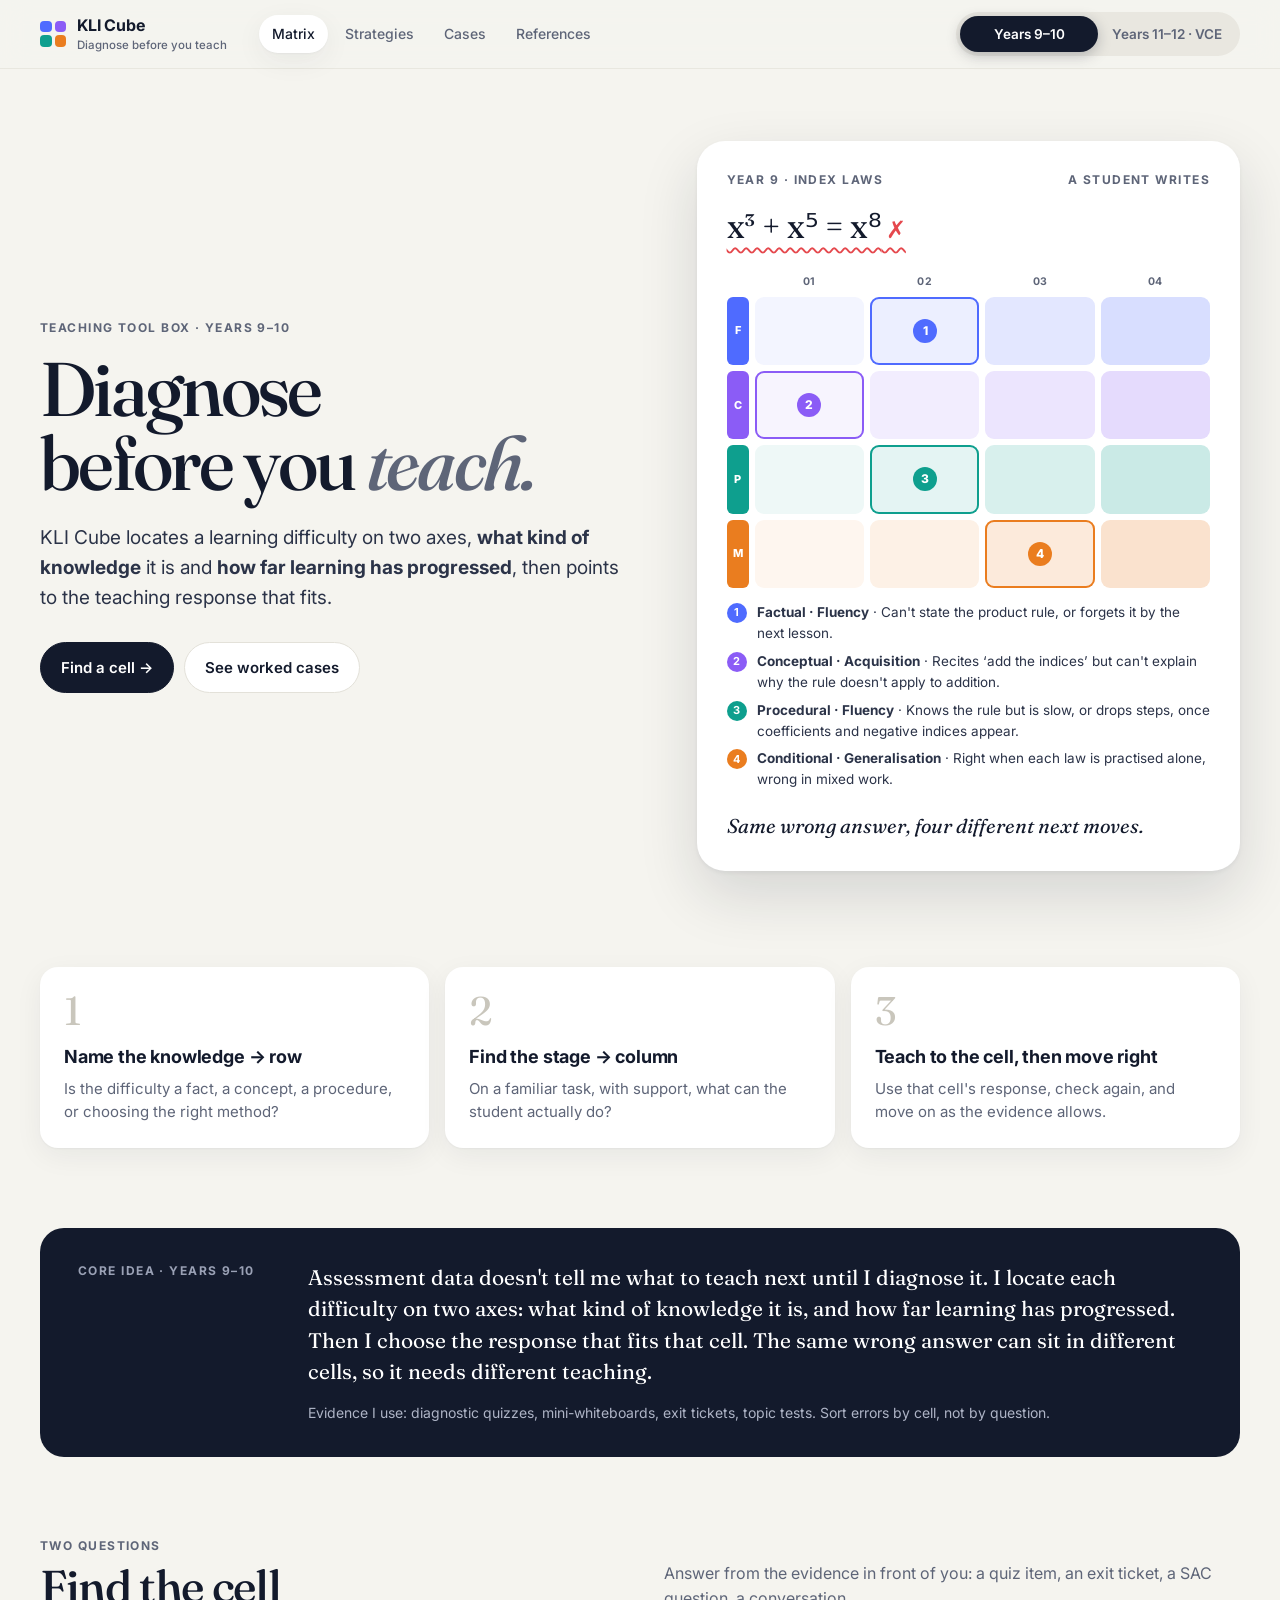
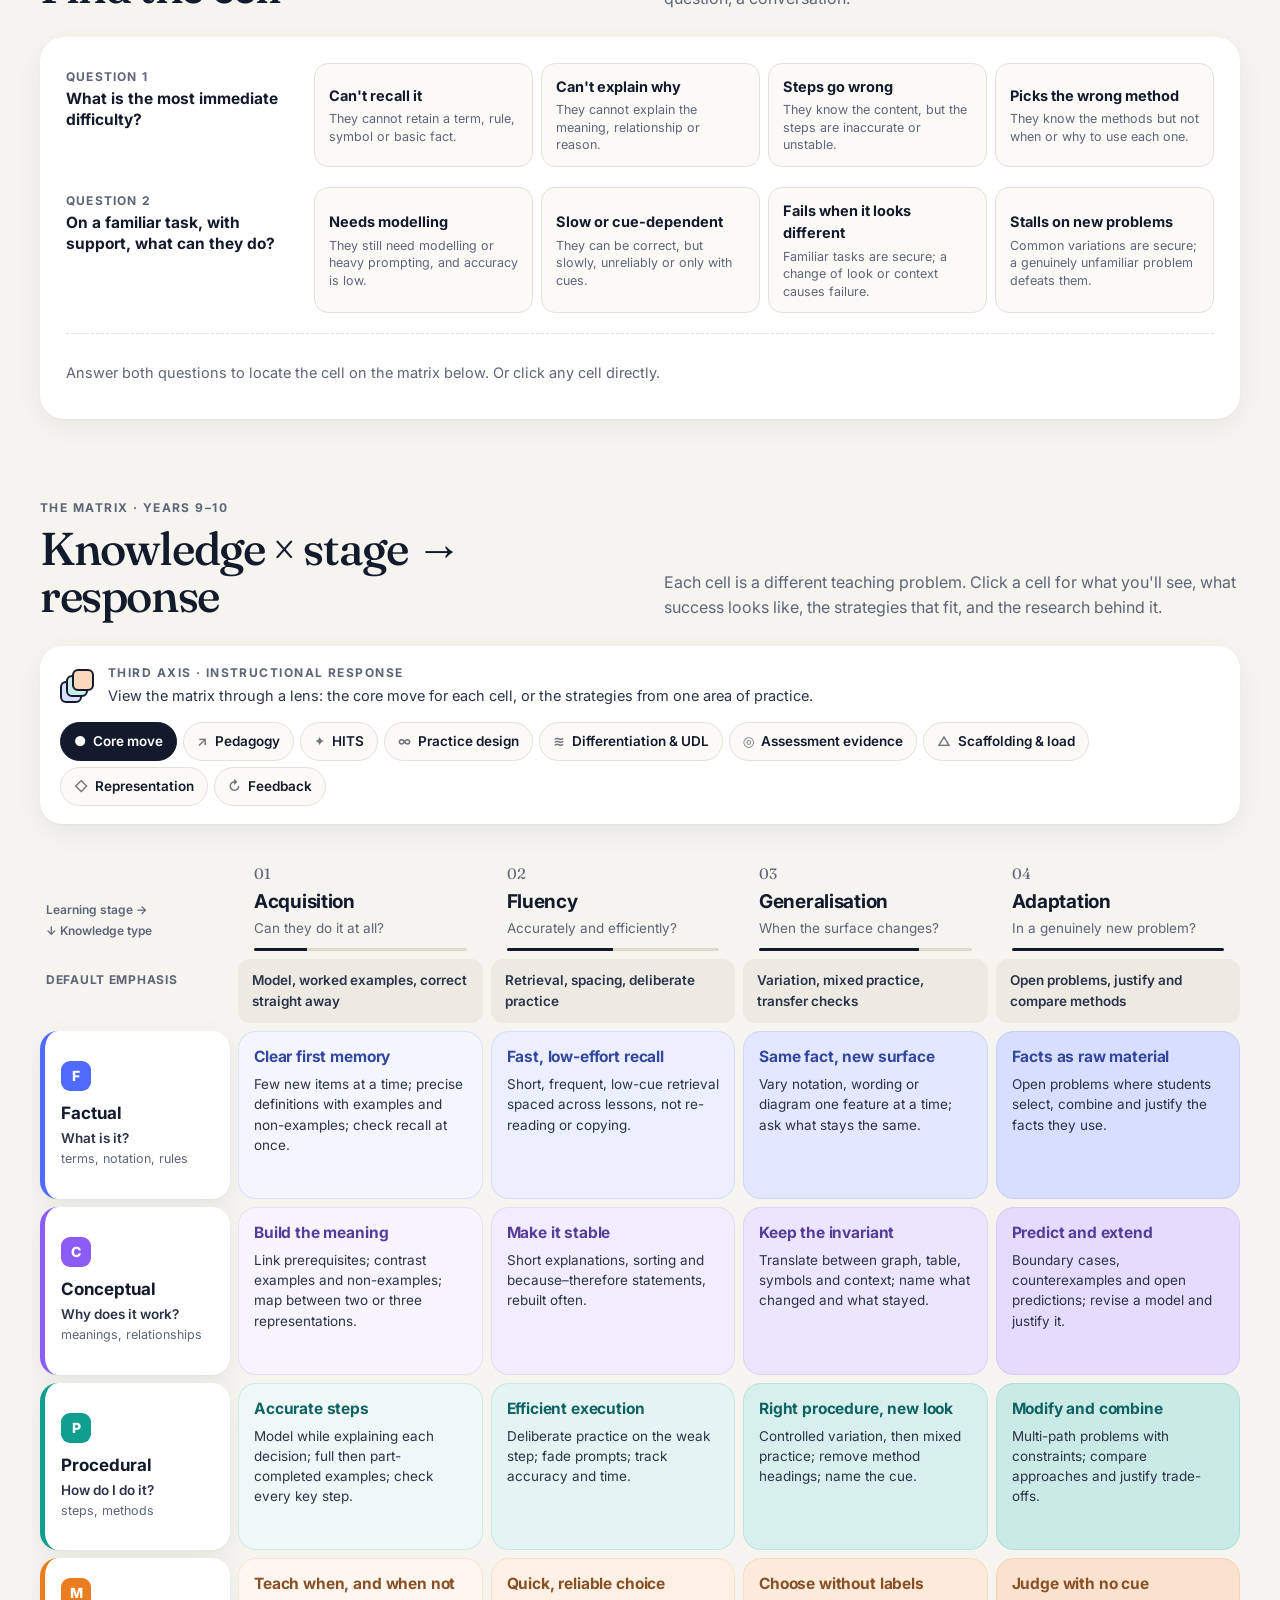
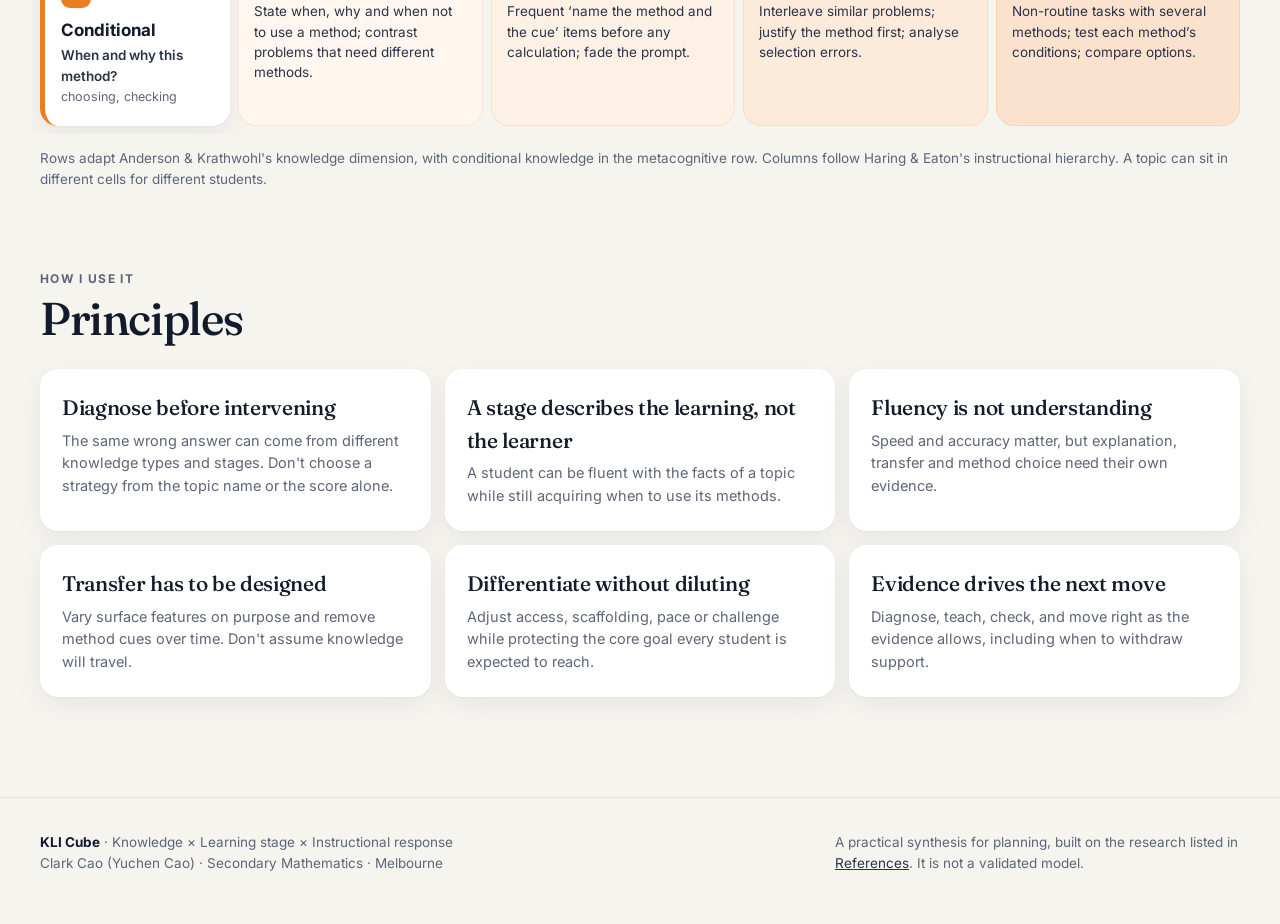
==== commit 69022f1b: "Add the third axis: 8 instructional lenses, 39 strategies and HITS alignment - Lens bar on the matri" ====
--- a/index.html
+++ b/index.html
@@ -18,7 +18,7 @@
 <header class="topbar">
   <div class="shell">
     <a class="brand" href="index.html" data-keep-level><span class="brand-mark"><i></i><i></i><i></i><i></i></span><span>KLI Cube<small>Diagnose before you teach</small></span></a>
-    <nav class="nav" aria-label="Main"><a href="index.html" data-keep-level aria-current="page">Matrix</a><a href="cases.html" data-keep-level>Cases</a><a href="references.html" data-keep-level>References</a></nav>
+    <nav class="nav" aria-label="Main"><a href="index.html" data-keep-level aria-current="page">Matrix</a><a href="strategies.html" data-keep-level>Strategies</a><a href="cases.html" data-keep-level>Cases</a><a href="references.html" data-keep-level>References</a></nav>
     <div class="level-toggle" role="group" aria-label="Year band" data-level="junior">
       <span class="thumb"></span>
       <button data-level="junior" aria-pressed="true">Years 9–10</button>
@@ -62,7 +62,14 @@
     <section class="block" id="matrix-section">
       <div class="section-head reveal">
         <div><div class="eyebrow">The matrix · <span data-level-label>Years 9–10</span></div><h2>Knowledge × stage → response</h2></div>
-        <p>Each cell is a different teaching problem. Click a cell for what you'll see, what success looks like, what to avoid and the research behind it.</p>
+        <p>Each cell is a different teaching problem. Click a cell for what you'll see, what success looks like, the strategies that fit, and the research behind it.</p>
+      </div>
+      <div class="lens-panel reveal">
+        <div class="lens-panel-head">
+          <span class="cube-ico" aria-hidden="true"><i></i><i></i><i></i></span>
+          <div><div class="eyebrow">Third axis · instructional response</div><p id="lens-question">View the matrix through a lens: the core move for each cell, or the strategies from one area of practice.</p></div>
+        </div>
+        <div class="lens-bar" id="lens-bar" role="tablist" aria-label="Instructional lens"></div>
       </div>
       <div class="matrix-scroll reveal"><div class="matrix" id="matrix" data-swap></div></div>
       <p class="matrix-note">Rows adapt Anderson &amp; Krathwohl's knowledge dimension, with conditional knowledge in the metacognitive row. Columns follow Haring &amp; Eaton's instructional hierarchy. A topic can sit in different cells for different students.</p>
@@ -83,6 +90,7 @@
   </div>
 </footer>
 <script src="assets/data.js"></script>
+<script src="assets/strategies.js"></script>
 <script src="assets/app.js"></script>
 </body>
 </html>
--- a/assets/style.css
+++ b/assets/style.css
@@ -313,6 +313,77 @@
 .ref-index a { text-decoration: none; padding: 8px 13px; border-radius: 999px; background: var(--paper); box-shadow: var(--shadow); font-size: 13.5px; font-weight: 600; }
 .ref-index a small { color: var(--muted); font-weight: 500; margin-left: 4px; }
 
+
+/* ---------- Third axis: lenses ---------- */
+.lens-panel { background: var(--paper); border-radius: 22px; box-shadow: var(--shadow); padding: 18px 20px; margin-bottom: 16px; }
+.lens-panel-head { display: flex; gap: 14px; align-items: center; margin-bottom: 14px; }
+.lens-panel-head p { margin: 3px 0 0; font-size: 14.5px; color: var(--ink-2); }
+.cube-ico { position: relative; width: 34px; height: 34px; flex: none; }
+.cube-ico i { position: absolute; width: 22px; height: 22px; border-radius: 6px; border: 2px solid var(--ink); background: var(--paper); }
+.cube-ico i:nth-child(1) { left: 0; top: 12px; background: color-mix(in srgb, var(--factual) 22%, #fff); }
+.cube-ico i:nth-child(2) { left: 6px; top: 6px; background: color-mix(in srgb, var(--procedural) 22%, #fff); }
+.cube-ico i:nth-child(3) { left: 12px; top: 0; background: color-mix(in srgb, var(--conditional) 30%, #fff); }
+.lens-bar { display: flex; gap: 6px; flex-wrap: wrap; }
+.lens-btn {
+  border: 1px solid var(--line); background: #FBFAF7; border-radius: 999px; padding: 8px 13px; cursor: pointer;
+  font-size: 13.5px; font-weight: 600; display: inline-flex; gap: 7px; align-items: center;
+  transition: background .25s, color .25s, border-color .25s, transform .25s var(--ease);
+}
+.lens-btn span { opacity: .6; }
+.lens-btn:hover { transform: translateY(-2px); border-color: #CFCBBF; }
+.lens-btn[aria-selected="true"] { background: var(--ink); color: #fff; border-color: var(--ink); }
+.lens-btn[aria-selected="true"] span { opacity: 1; }
+.cell-strats { margin: 0; padding: 0; list-style: none; display: grid; gap: 5px; }
+.cell-strats li { font-size: 13px; font-weight: 600; color: var(--ink-2); background: rgba(255,255,255,.72); border-radius: 9px; padding: 6px 9px; line-height: 1.3; }
+.hits-tag { display: inline-block; margin-left: 6px; font-size: 10px; font-weight: 800; letter-spacing: .04em; padding: 2px 6px; border-radius: 6px; background: #1E3A8A; color: #fff; vertical-align: 1px; white-space: nowrap; }
+
+.d-tabs { display: flex; flex-wrap: wrap; gap: 5px; margin-bottom: 12px; }
+.d-tabs button { border: 1px solid var(--line); background: var(--paper); border-radius: 999px; padding: 6px 11px; font-size: 12.5px; font-weight: 600; cursor: pointer; }
+.d-tabs button[aria-selected="true"] { background: var(--ink); color: #fff; border-color: var(--ink); }
+.d-strats { display: grid; gap: 8px; }
+.d-q { margin: 0 0 2px; font-size: 13.5px; color: var(--muted); font-style: italic; }
+.d-strat { background: color-mix(in srgb, var(--k) 6%, #fff); border: 1px solid color-mix(in srgb, var(--k) 16%, #fff); border-radius: 14px; padding: 12px 14px; }
+.d-strat b { font-size: 15px; }
+.d-strat p { margin: 4px 0 0; font-size: 14px; color: var(--ink-2); }
+.d-more { font-size: 13px; color: var(--muted); margin-top: 2px; }
+
+.mini .c.dot::after { content: ""; position: absolute; inset: 0; margin: auto; width: 9px; height: 9px; border-radius: 50%; background: var(--k); }
+.mini .c.dot { box-shadow: inset 0 0 0 1.5px color-mix(in srgb, var(--k) 60%, transparent); }
+
+.cube-explain { display: flex; gap: 10px; flex-wrap: wrap; margin-top: 26px; }
+.cube-axis { display: flex; align-items: center; gap: 10px; background: var(--paper); box-shadow: var(--shadow); border-radius: 999px; padding: 7px 16px 7px 7px; font-size: 14.5px; }
+.cube-axis b { width: 30px; height: 30px; border-radius: 50%; background: var(--ink); color: #fff; display: grid; place-items: center; font-size: 13px; }
+.hits-grid { display: grid; grid-template-columns: repeat(2, 1fr); gap: 12px; }
+.hits-card { background: var(--paper); border-radius: 18px; box-shadow: var(--shadow); padding: 16px 18px; display: grid; grid-template-columns: 40px 1fr 150px; gap: 14px; align-items: center; }
+.hits-n { width: 40px; height: 40px; border-radius: 12px; background: #1E3A8A; color: #fff; font-weight: 800; display: grid; place-items: center; font-size: 16px; }
+.hits-body b { display: block; font-size: 16px; }
+.hits-body span { font-size: 13.5px; color: var(--muted); }
+.hits-body a, .strat-refs a { color: var(--ink-2); text-decoration: underline; text-decoration-color: #CFCBBF; text-underline-offset: 2px; }
+.hits-card .mini { gap: 3px; grid-template-columns: 14px repeat(4, 1fr); }
+.hits-card .mini .h { font-size: 8px; }
+.hits-card .mini .r { font-size: 8px; border-radius: 4px; }
+.hits-card .mini .c { border-radius: 5px; }
+.hits-card .mini .c.dot::after { width: 6px; height: 6px; }
+.strat-list { display: grid; gap: 12px; }
+.strat { background: var(--paper); border-radius: 18px; box-shadow: var(--shadow); padding: 20px 22px; display: grid; grid-template-columns: 1fr 190px; gap: 24px; align-items: center; scroll-margin-top: 90px; transition: box-shadow .4s; }
+.strat:target { box-shadow: 0 0 0 2px var(--ink), var(--shadow-lg); }
+.strat h3 { margin: 0 0 6px; font-size: 18px; letter-spacing: -.01em; }
+.strat p { margin: 0; color: var(--ink-2); font-size: 15px; }
+.strat-refs { margin-top: 10px; font-size: 13px; color: var(--muted); }
+.strat-map .eyebrow { font-size: 10.5px; margin-bottom: 6px; }
+.strat-map .mini { gap: 4px; grid-template-columns: 16px repeat(4, 1fr); }
+.strat-map .mini .h, .strat-map .mini .r { font-size: 9px; }
+.strat-map .mini .c { border-radius: 6px; }
+@media (max-width: 980px) {
+  .hits-grid { grid-template-columns: 1fr; }
+}
+@media (max-width: 720px) {
+  .hits-card { grid-template-columns: 40px 1fr; }
+  .hits-card .mini { grid-column: 1 / -1; max-width: 220px; }
+  .strat { grid-template-columns: 1fr; }
+  .strat-map { max-width: 220px; }
+}
+
 /* ---------- Footer ---------- */
 .footer { margin-top: 60px; padding: 34px 0 50px; border-top: 1px solid var(--line); color: var(--muted); font-size: 13.5px; }
 .footer .shell { display: flex; justify-content: space-between; gap: 30px; flex-wrap: wrap; }
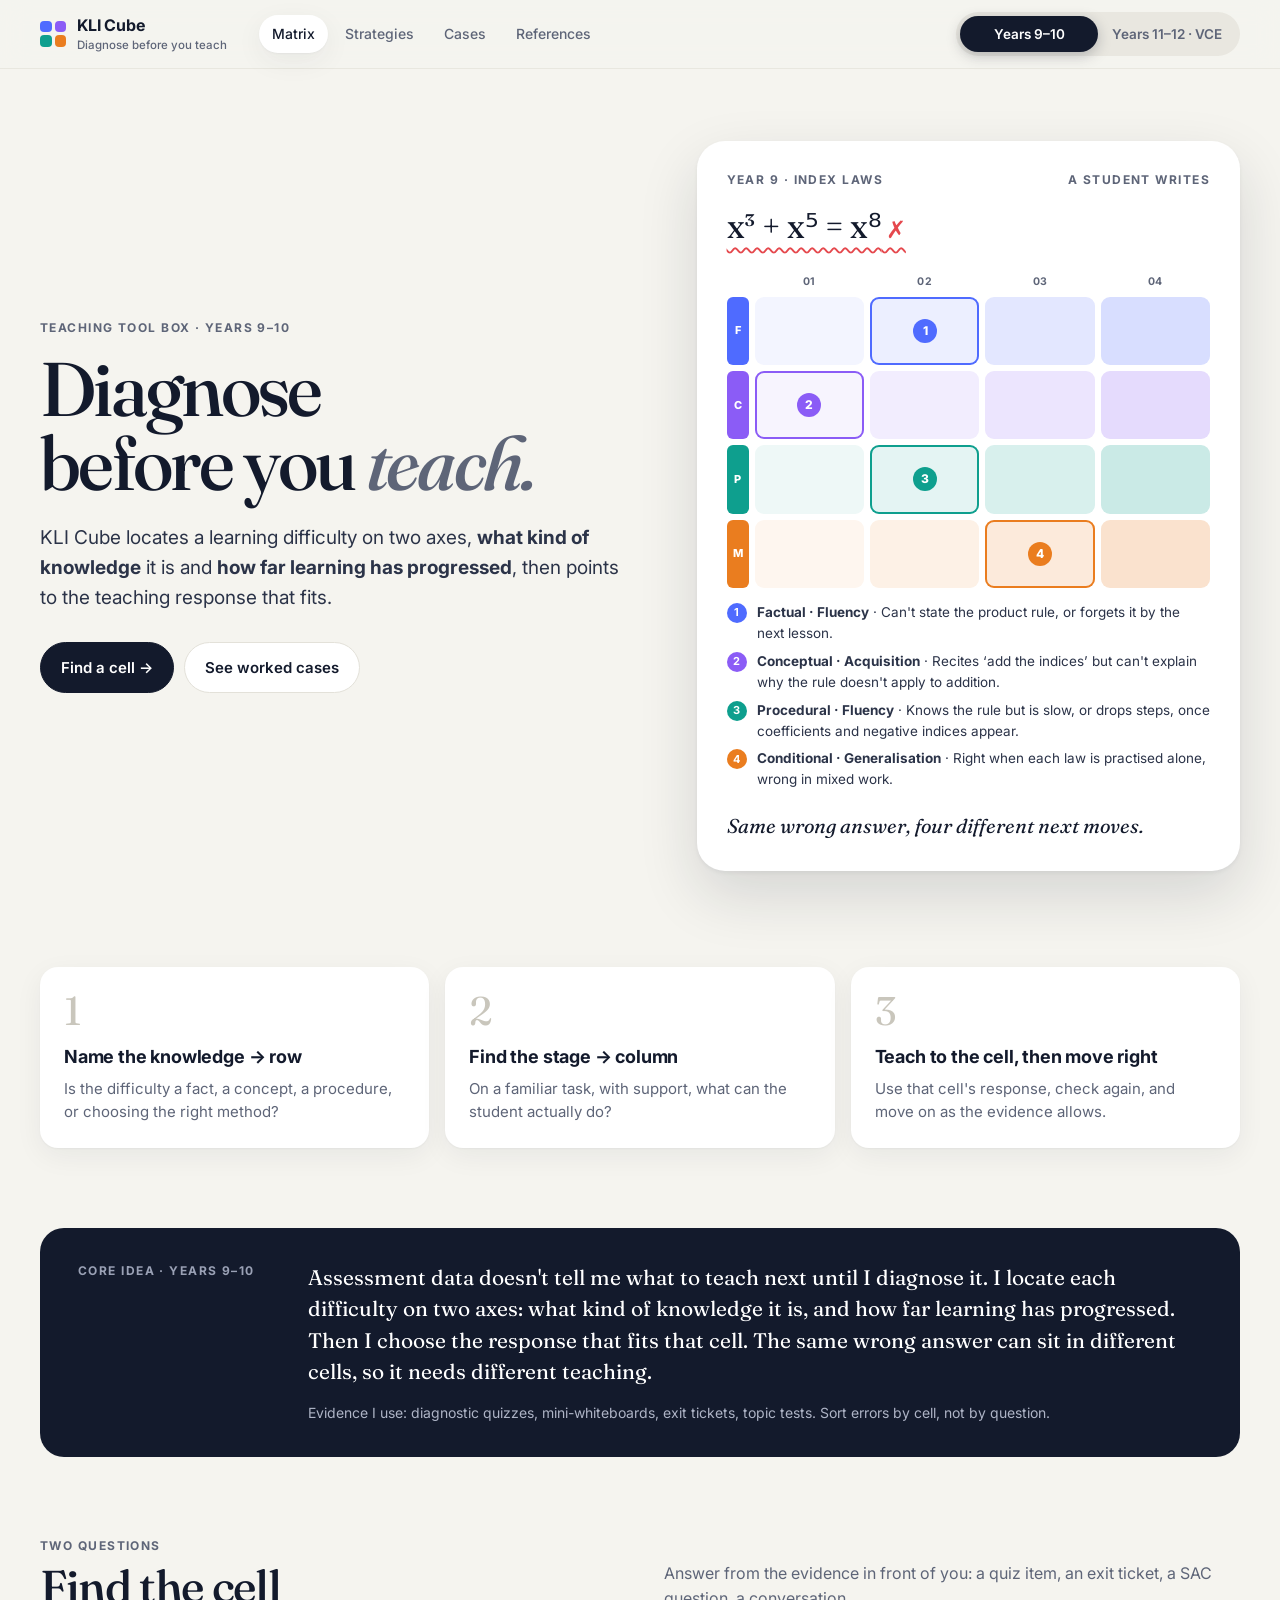
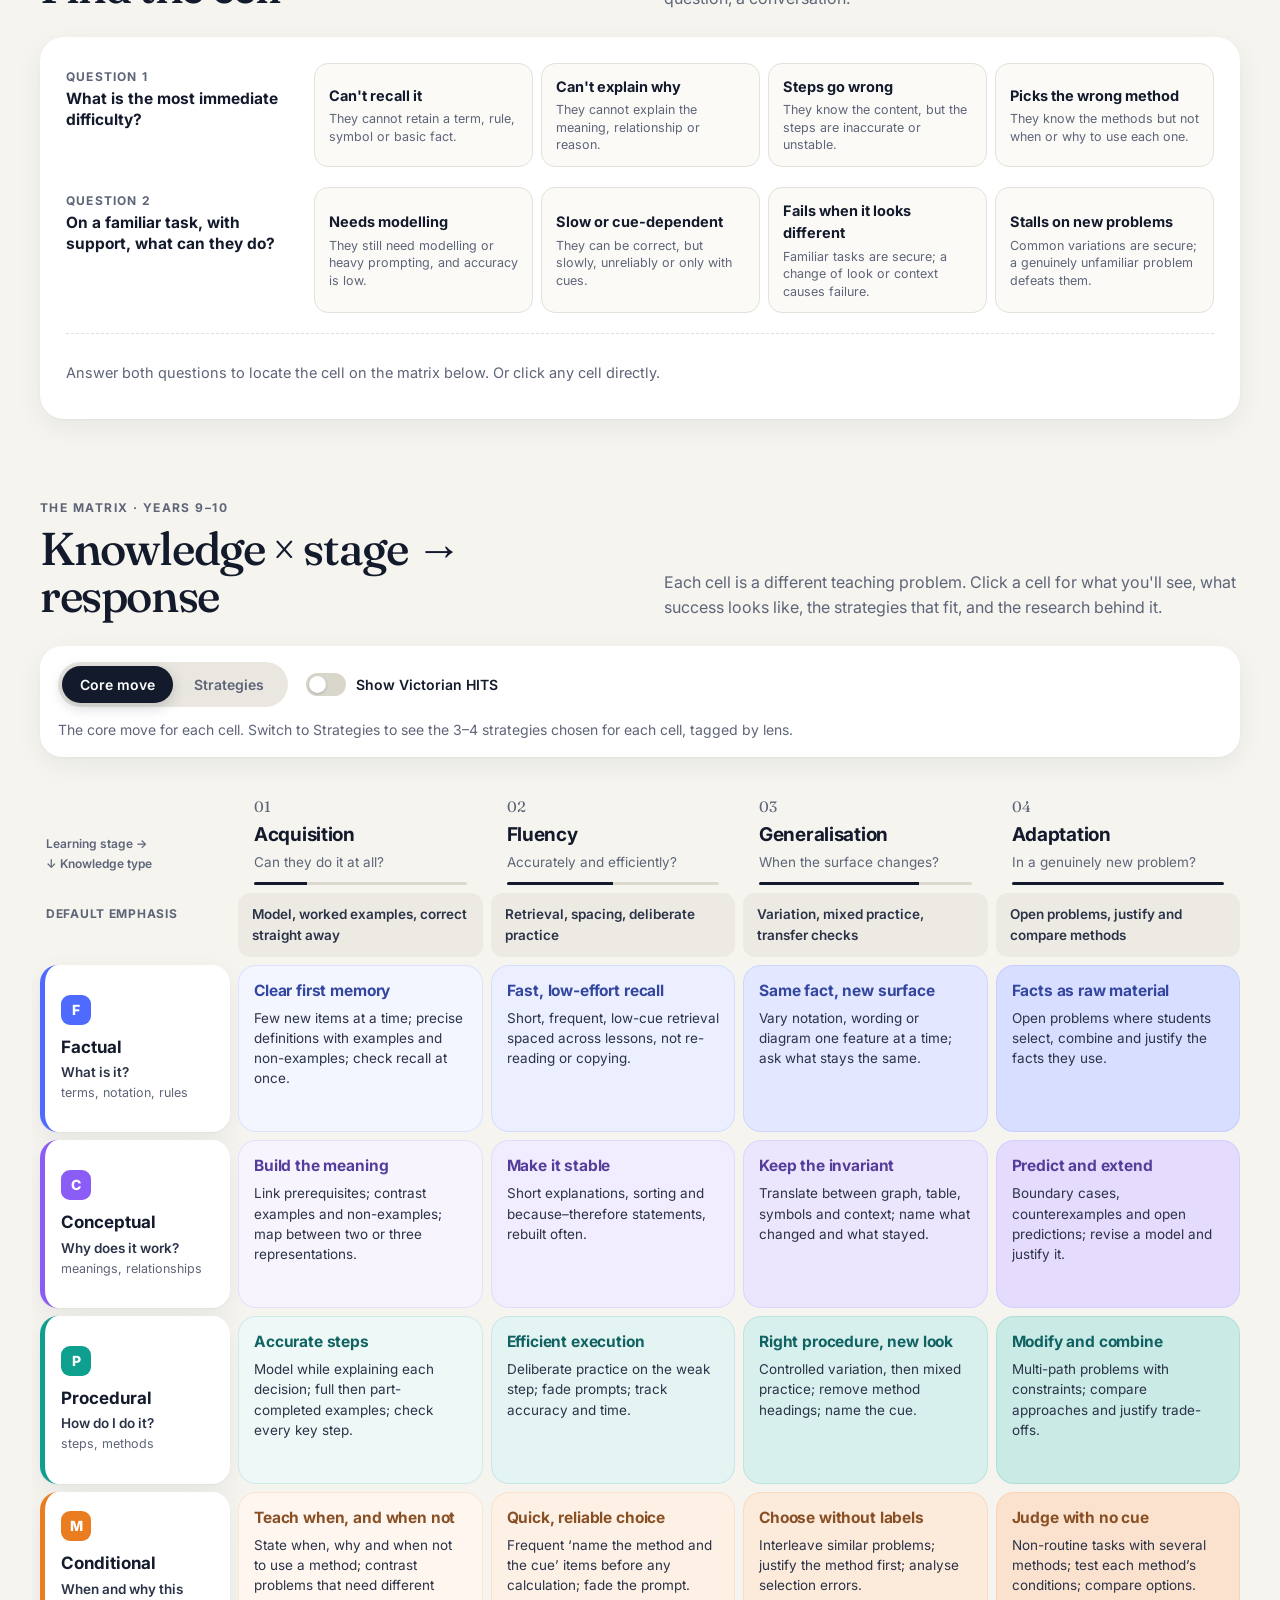
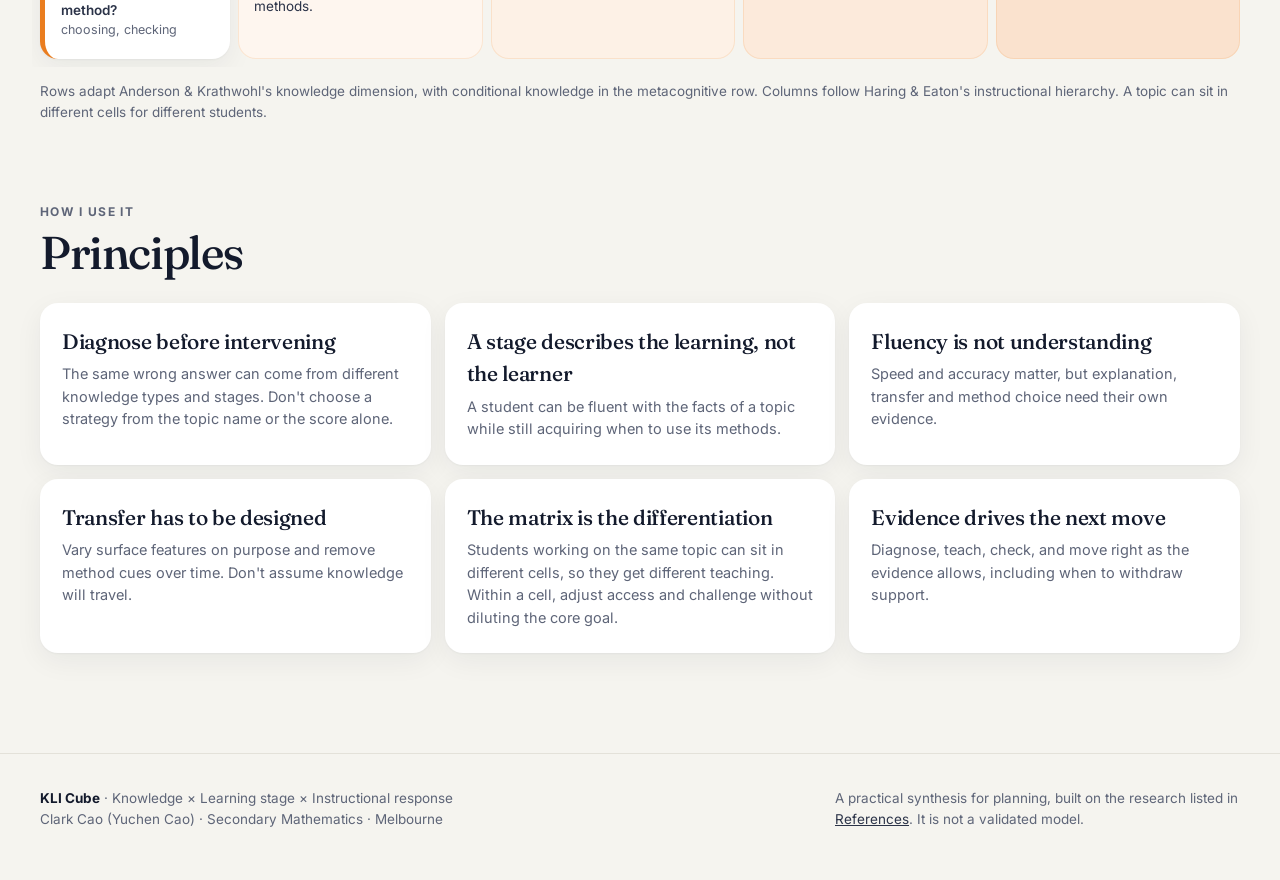
==== commit b488f798: "Rework the response layer: per-cell strategy picks, lens filter, HITS overlay - Each cell now has 3-" ====
--- a/index.html
+++ b/index.html
@@ -65,11 +65,15 @@
         <p>Each cell is a different teaching problem. Click a cell for what you'll see, what success looks like, the strategies that fit, and the research behind it.</p>
       </div>
       <div class="lens-panel reveal">
-        <div class="lens-panel-head">
-          <span class="cube-ico" aria-hidden="true"><i></i><i></i><i></i></span>
-          <div><div class="eyebrow">Third axis · instructional response</div><p id="lens-question">View the matrix through a lens: the core move for each cell, or the strategies from one area of practice.</p></div>
+        <div class="view-row">
+          <div class="seg" id="view-seg" role="group" aria-label="Show in each cell">
+            <button data-view="core" aria-pressed="true">Core move</button>
+            <button data-view="strategies" aria-pressed="false">Strategies</button>
+          </div>
+          <label class="switch"><input type="checkbox" id="hits-switch"><span class="track" aria-hidden="true"></span>Show Victorian HITS</label>
         </div>
-        <div class="lens-bar" id="lens-bar" role="tablist" aria-label="Instructional lens"></div>
+        <div class="lens-bar" id="lens-filter" role="group" aria-label="Filter strategies by lens" hidden></div>
+        <p class="lens-q" id="lens-question"></p>
       </div>
       <div class="matrix-scroll reveal"><div class="matrix" id="matrix" data-swap></div></div>
       <p class="matrix-note">Rows adapt Anderson &amp; Krathwohl's knowledge dimension, with conditional knowledge in the metacognitive row. Columns follow Haring &amp; Eaton's instructional hierarchy. A topic can sit in different cells for different students.</p>
--- a/assets/style.css
+++ b/assets/style.css
@@ -314,38 +314,50 @@
 .ref-index a small { color: var(--muted); font-weight: 500; margin-left: 4px; }
 
 
-/* ---------- Third axis: lenses ---------- */
-.lens-panel { background: var(--paper); border-radius: 22px; box-shadow: var(--shadow); padding: 18px 20px; margin-bottom: 16px; }
-.lens-panel-head { display: flex; gap: 14px; align-items: center; margin-bottom: 14px; }
-.lens-panel-head p { margin: 3px 0 0; font-size: 14.5px; color: var(--ink-2); }
-.cube-ico { position: relative; width: 34px; height: 34px; flex: none; }
-.cube-ico i { position: absolute; width: 22px; height: 22px; border-radius: 6px; border: 2px solid var(--ink); background: var(--paper); }
-.cube-ico i:nth-child(1) { left: 0; top: 12px; background: color-mix(in srgb, var(--factual) 22%, #fff); }
-.cube-ico i:nth-child(2) { left: 6px; top: 6px; background: color-mix(in srgb, var(--procedural) 22%, #fff); }
-.cube-ico i:nth-child(3) { left: 12px; top: 0; background: color-mix(in srgb, var(--conditional) 30%, #fff); }
+/* ---------- Matrix view controls ---------- */
+.lens-panel { background: var(--paper); border-radius: 22px; box-shadow: var(--shadow); padding: 16px 18px; margin-bottom: 16px; display: grid; gap: 12px; }
+.view-row { display: flex; align-items: center; gap: 18px; flex-wrap: wrap; }
+.seg { display: inline-grid; grid-template-columns: 1fr 1fr; background: #E9E7E0; border-radius: 999px; padding: 4px; }
+.seg button { border: 0; background: none; border-radius: 999px; padding: 8px 18px; font-size: 14px; font-weight: 600; color: var(--muted); cursor: pointer; transition: background .3s var(--ease), color .3s; }
+.seg button[aria-pressed="true"] { background: var(--ink); color: #fff; box-shadow: 0 4px 14px rgba(19,26,44,.2); }
+.switch { display: inline-flex; align-items: center; gap: 10px; font-size: 14px; font-weight: 600; cursor: pointer; user-select: none; }
+.switch input { position: absolute; opacity: 0; pointer-events: none; }
+.switch .track { width: 40px; height: 23px; border-radius: 999px; background: #D9D6CC; position: relative; transition: background .25s; }
+.switch .track::after { content: ""; position: absolute; top: 3px; left: 3px; width: 17px; height: 17px; border-radius: 50%; background: #fff; box-shadow: 0 1px 3px rgba(0,0,0,.2); transition: transform .3s var(--ease); }
+.switch input:checked + .track { background: #1E3A8A; }
+.switch input:checked + .track::after { transform: translateX(17px); }
+.switch input:focus-visible + .track { outline: 2px solid var(--ink); outline-offset: 2px; }
 .lens-bar { display: flex; gap: 6px; flex-wrap: wrap; }
+.lens-bar[hidden] { display: none; }
 .lens-btn {
-  border: 1px solid var(--line); background: #FBFAF7; border-radius: 999px; padding: 8px 13px; cursor: pointer;
-  font-size: 13.5px; font-weight: 600; display: inline-flex; gap: 7px; align-items: center;
+  border: 1px solid var(--line); background: #FBFAF7; border-radius: 999px; padding: 7px 12px; cursor: pointer;
+  font-size: 13px; font-weight: 600; display: inline-flex; gap: 6px; align-items: center;
   transition: background .25s, color .25s, border-color .25s, transform .25s var(--ease);
 }
 .lens-btn span { opacity: .6; }
 .lens-btn:hover { transform: translateY(-2px); border-color: #CFCBBF; }
-.lens-btn[aria-selected="true"] { background: var(--ink); color: #fff; border-color: var(--ink); }
-.lens-btn[aria-selected="true"] span { opacity: 1; }
+.lens-btn[aria-pressed="true"] { background: var(--ink); color: #fff; border-color: var(--ink); }
+.lens-q { margin: 0; font-size: 14px; color: var(--muted); }
 .cell-strats { margin: 0; padding: 0; list-style: none; display: grid; gap: 5px; }
-.cell-strats li { font-size: 13px; font-weight: 600; color: var(--ink-2); background: rgba(255,255,255,.72); border-radius: 9px; padding: 6px 9px; line-height: 1.3; }
+.cell-strats li { font-size: 13px; font-weight: 600; color: var(--ink-2); background: rgba(255,255,255,.75); border-radius: 9px; padding: 6px 9px; line-height: 1.3; transition: opacity .3s; }
+.cell-strats li.off { opacity: .28; }
+.cell-strats .ldot { display: inline-block; width: 16px; color: color-mix(in srgb, var(--k) 70%, var(--ink)); opacity: .8; }
+.cell.muted { opacity: .35; filter: saturate(.5); }
+.cell-hits { margin-top: 2px; align-self: flex-start; font-size: 10.5px; font-weight: 800; letter-spacing: .04em; padding: 3px 7px; border-radius: 6px; background: #1E3A8A; color: #fff; }
 .hits-tag { display: inline-block; margin-left: 6px; font-size: 10px; font-weight: 800; letter-spacing: .04em; padding: 2px 6px; border-radius: 6px; background: #1E3A8A; color: #fff; vertical-align: 1px; white-space: nowrap; }
-
-.d-tabs { display: flex; flex-wrap: wrap; gap: 5px; margin-bottom: 12px; }
-.d-tabs button { border: 1px solid var(--line); background: var(--paper); border-radius: 999px; padding: 6px 11px; font-size: 12.5px; font-weight: 600; cursor: pointer; }
-.d-tabs button[aria-selected="true"] { background: var(--ink); color: #fff; border-color: var(--ink); }
+.lens-tag { display: inline-block; margin-left: 6px; font-size: 11px; font-weight: 600; padding: 2px 8px; border-radius: 999px; background: #F0EEE8; color: var(--muted); white-space: nowrap; vertical-align: 1px; }
+
 .d-strats { display: grid; gap: 8px; }
-.d-q { margin: 0 0 2px; font-size: 13.5px; color: var(--muted); font-style: italic; }
 .d-strat { background: color-mix(in srgb, var(--k) 6%, #fff); border: 1px solid color-mix(in srgb, var(--k) 16%, #fff); border-radius: 14px; padding: 12px 14px; }
-.d-strat b { font-size: 15px; }
-.d-strat p { margin: 4px 0 0; font-size: 14px; color: var(--ink-2); }
+.d-strat-top b { font-size: 15px; }
+.d-strat p { margin: 5px 0 0; font-size: 14px; color: var(--ink-2); }
 .d-more { font-size: 13px; color: var(--muted); margin-top: 2px; }
+
+.strat-uses { list-style: none; margin: 12px 0 0; padding: 0; display: grid; gap: 7px; }
+.strat-uses li { display: grid; grid-template-columns: 210px 1fr; gap: 10px; align-items: start; font-size: 14px; color: var(--ink-2); }
+.strat-uses .pill { justify-self: start; font-size: 11.5px; padding: 4px 10px; }
+.strat-note { margin-top: 10px !important; font-style: italic; color: var(--muted) !important; }
+@media (max-width: 720px) { .strat-uses li { grid-template-columns: 1fr; gap: 4px; } }
 
 .mini .c.dot::after { content: ""; position: absolute; inset: 0; margin: auto; width: 9px; height: 9px; border-radius: 50%; background: var(--k); }
 .mini .c.dot { box-shadow: inset 0 0 0 1.5px color-mix(in srgb, var(--k) 60%, transparent); }
